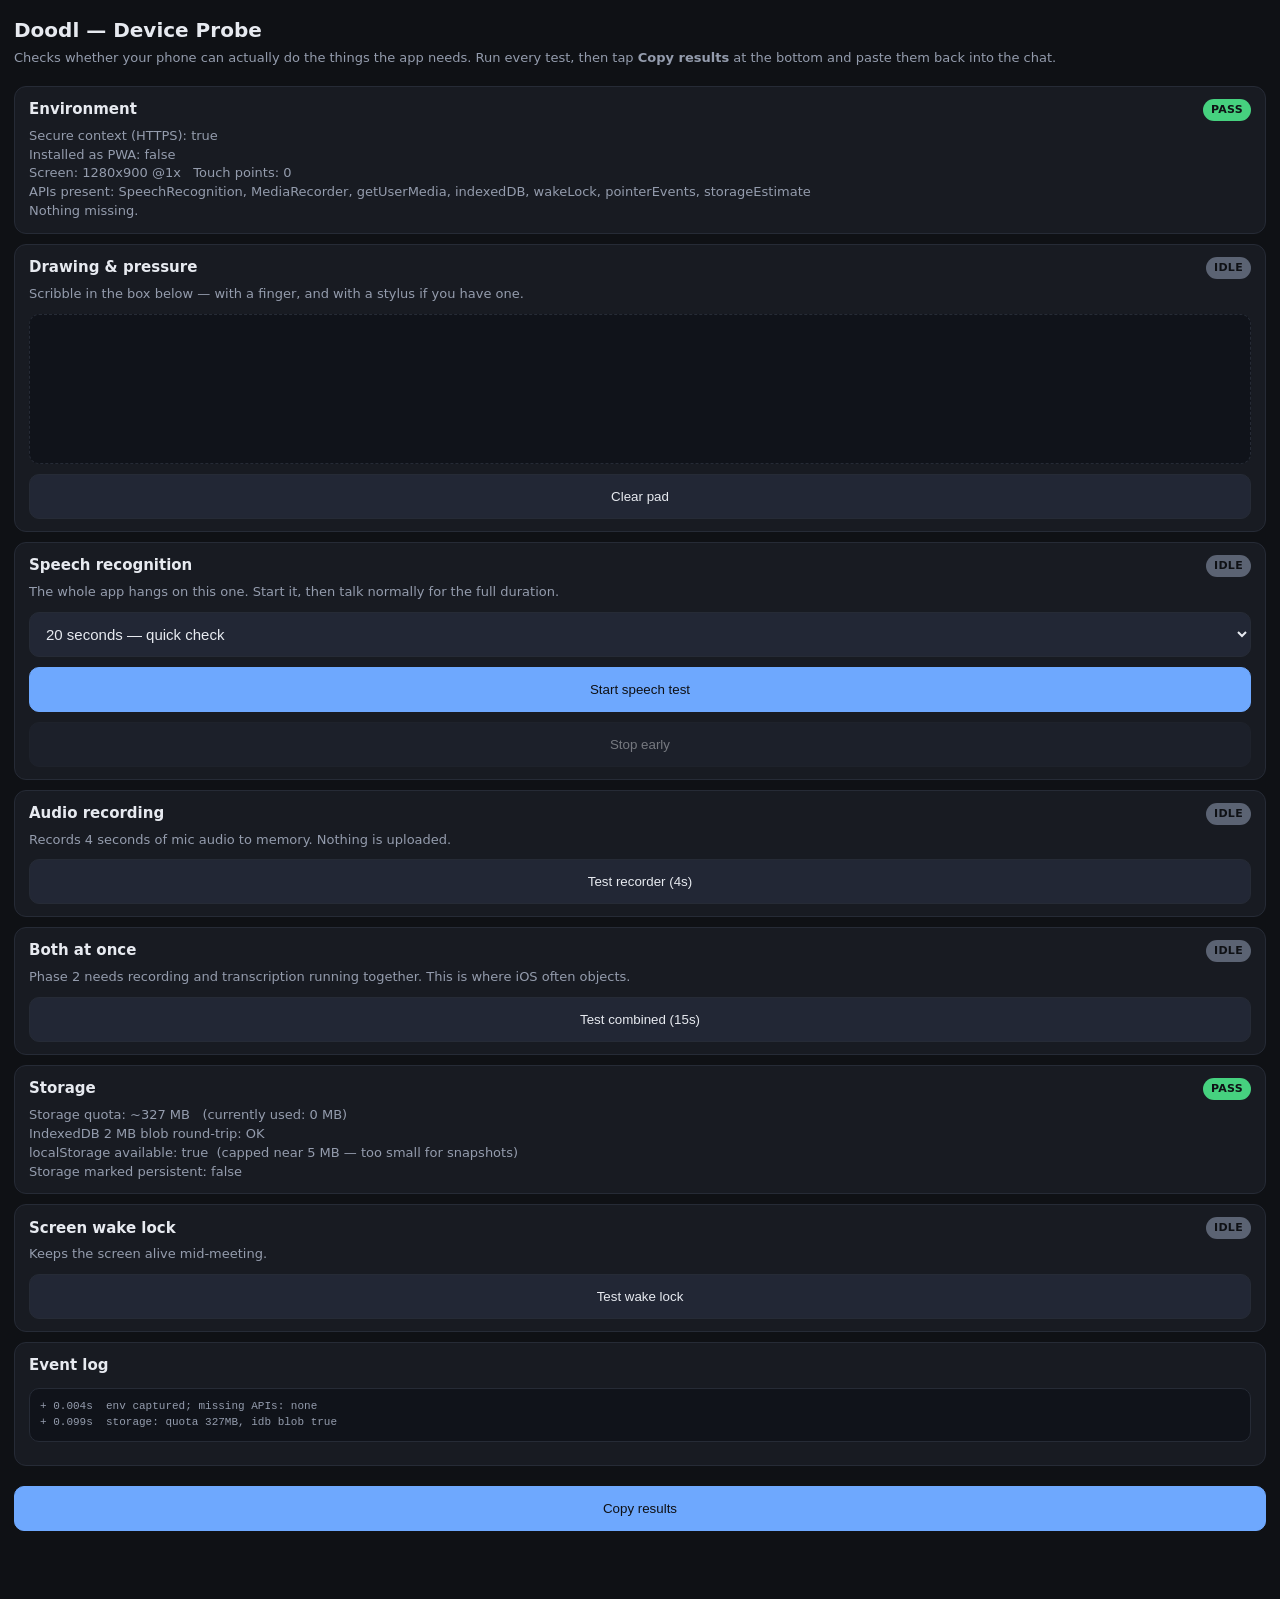
==== probe/index.html @ c5a6f617 "Add device capability probe and project scaffolding Before writing any of the app, establish what th" ====
<!doctype html>
<html lang="en">
<head>
<meta charset="utf-8">
<meta name="viewport" content="width=device-width, initial-scale=1, viewport-fit=cover">
<meta name="apple-mobile-web-app-capable" content="yes">
<title>Doodl — Device Probe</title>
<style>
  :root {
    --bg: #0f1115; --card: #181b22; --line: #262b36;
    --fg: #e7eaf0; --dim: #949cad;
    --ok: #46d17f; --bad: #ff6b6b; --warn: #f2c14e; --idle: #5b6373;
    --accent: #6ea8fe;
  }
  * { box-sizing: border-box; -webkit-tap-highlight-color: transparent; }
  body {
    margin: 0; padding: 16px 14px 60px; background: var(--bg); color: var(--fg);
    font: 15px/1.45 -apple-system, BlinkMacSystemFont, "Segoe UI", system-ui, sans-serif;
  }
  h1 { font-size: 20px; margin: 0 0 4px; }
  .sub { color: var(--dim); font-size: 13px; margin: 0 0 18px; }
  .card { background: var(--card); border: 1px solid var(--line); border-radius: 12px; padding: 12px 14px; margin-bottom: 10px; }
  .card h2 { font-size: 15px; margin: 0 0 6px; display: flex; align-items: center; gap: 8px; }
  .chip { font-size: 11px; font-weight: 600; letter-spacing: .3px; text-transform: uppercase;
          padding: 3px 8px; border-radius: 999px; background: var(--idle); color: #0f1115; margin-left: auto; }
  .chip.ok { background: var(--ok); } .chip.bad { background: var(--bad); }
  .chip.warn { background: var(--warn); } .chip.run { background: var(--accent); }
  .detail { color: var(--dim); font-size: 13px; white-space: pre-wrap; word-break: break-word; }
  button {
    appearance: none; border: 1px solid var(--line); background: #222735; color: var(--fg);
    font: 600 15px/1 inherit; padding: 14px 16px; border-radius: 10px; width: 100%;
    margin-top: 10px; touch-action: manipulation;
  }
  button.primary { background: var(--accent); color: #0f1115; border-color: var(--accent); }
  button:disabled { opacity: .45; }
  .row { display: flex; gap: 8px; }
  .row button { margin-top: 10px; }
  select { width: 100%; padding: 12px; margin-top: 10px; border-radius: 10px;
           background: #222735; color: var(--fg); border: 1px solid var(--line); font-size: 15px; }
  #pad { width: 100%; height: 150px; background: #10131a; border: 1px dashed var(--line);
         border-radius: 10px; margin-top: 10px; touch-action: none; display: block; }
  pre { background: #10131a; border: 1px solid var(--line); border-radius: 10px; padding: 10px;
        font-size: 11px; max-height: 260px; overflow: auto; color: var(--dim); }
</style>
</head>
<body>

<h1>Doodl — Device Probe</h1>
<p class="sub">Checks whether your phone can actually do the things the app needs. Run every test, then tap <b>Copy results</b> at the bottom and paste them back into the chat.</p>

<div class="card" id="c-env"><h2>Environment<span class="chip" id="s-env">…</span></h2><div class="detail" id="d-env"></div></div>

<div class="card" id="c-draw">
  <h2>Drawing &amp; pressure<span class="chip" id="s-draw">idle</span></h2>
  <div class="detail" id="d-draw">Scribble in the box below — with a finger, and with a stylus if you have one.</div>
  <canvas id="pad"></canvas>
  <button onclick="resetPad()">Clear pad</button>
</div>

<div class="card" id="c-speech">
  <h2>Speech recognition<span class="chip" id="s-speech">idle</span></h2>
  <div class="detail" id="d-speech">The whole app hangs on this one. Start it, then talk normally for the full duration.</div>
  <select id="speechDur">
    <option value="20">20 seconds — quick check</option>
    <option value="60">60 seconds — does it survive pauses?</option>
    <option value="180">3 minutes — meeting-realistic</option>
  </select>
  <button class="primary" id="b-speech" onclick="testSpeech()">Start speech test</button>
  <button id="b-speech-stop" onclick="stopSpeech()" disabled>Stop early</button>
</div>

<div class="card" id="c-rec">
  <h2>Audio recording<span class="chip" id="s-rec">idle</span></h2>
  <div class="detail" id="d-rec">Records 4 seconds of mic audio to memory. Nothing is uploaded.</div>
  <button onclick="testRecorder()">Test recorder (4s)</button>
</div>

<div class="card" id="c-combo">
  <h2>Both at once<span class="chip" id="s-combo">idle</span></h2>
  <div class="detail" id="d-combo">Phase 2 needs recording and transcription running together. This is where iOS often objects.</div>
  <button onclick="testCombo()">Test combined (15s)</button>
</div>

<div class="card" id="c-store"><h2>Storage<span class="chip" id="s-store">…</span></h2><div class="detail" id="d-store"></div></div>
<div class="card" id="c-wake"><h2>Screen wake lock<span class="chip" id="s-wake">idle</span></h2><div class="detail" id="d-wake">Keeps the screen alive mid-meeting.</div><button onclick="testWake()">Test wake lock</button></div>

<div class="card">
  <h2>Event log</h2>
  <pre id="log"></pre>
</div>

<button class="primary" onclick="copyResults()">Copy results</button>
<div class="detail" id="copystate" style="margin-top:8px"></div>
<pre id="dump" style="display:none"></pre>

<script>
const R = {};                       // results collected for the report
const t0 = Date.now();
const $ = id => document.getElementById(id);
const logLines = [];

function log(msg) {
  const line = '+' + String((Date.now() - t0) / 1000).padStart(6, ' ') + 's  ' + msg;
  logLines.push(line);
  $('log').textContent = logLines.join('\n');
  $('log').scrollTop = $('log').scrollHeight;
}
function set(key, status, text) {
  const chip = $('s-' + key), det = $('d-' + key);
  if (chip) { chip.textContent = status; chip.className = 'chip ' + (
    status === 'pass' ? 'ok' : status === 'fail' ? 'bad' :
    status === 'partial' ? 'warn' : status === 'running' ? 'run' : ''); }
  if (det && text !== undefined) det.textContent = text;
}

/* ---------- environment ---------- */
(function env() {
  const standalone = window.matchMedia('(display-mode: standalone)').matches || navigator.standalone === true;
  R.env = {
    ua: navigator.userAgent,
    secureContext: window.isSecureContext,
    origin: location.origin,
    standalonePWA: standalone,
    screen: screen.width + 'x' + screen.height + ' @' + window.devicePixelRatio + 'x',
    viewport: window.innerWidth + 'x' + window.innerHeight,
    touchPoints: navigator.maxTouchPoints,
    apis: {
      SpeechRecognition: !!(window.SpeechRecognition || window.webkitSpeechRecognition),
      MediaRecorder: typeof MediaRecorder !== 'undefined',
      getUserMedia: !!(navigator.mediaDevices && navigator.mediaDevices.getUserMedia),
      indexedDB: !!window.indexedDB,
      wakeLock: !!navigator.wakeLock,
      pointerEvents: !!window.PointerEvent,
      storageEstimate: !!(navigator.storage && navigator.storage.estimate)
    }
  };
  const missing = Object.entries(R.env.apis).filter(([, v]) => !v).map(([k]) => k);
  set('env', missing.length ? 'partial' : 'pass',
    'Secure context (HTTPS): ' + R.env.secureContext +
    '\nInstalled as PWA: ' + standalone +
    '\nScreen: ' + R.env.screen + '   Touch points: ' + R.env.touchPoints +
    '\nAPIs present: ' + Object.entries(R.env.apis).filter(([, v]) => v).map(([k]) => k).join(', ') +
    (missing.length ? '\nMISSING: ' + missing.join(', ') : '\nNothing missing.'));
  log('env captured; missing APIs: ' + (missing.join(',') || 'none'));
})();

/* ---------- drawing / pressure ---------- */
const pad = $('pad'), pctx = pad.getContext('2d');
let drawState = { strokes: 0, points: 0, maxPressure: 0, pressureVaried: false,
                  pressures: new Set(), types: new Set(), coalescedMax: 0, tilt: false };
function sizePad() {
  const r = pad.getBoundingClientRect(), dpr = window.devicePixelRatio || 1;
  pad.width = r.width * dpr; pad.height = r.height * dpr;
  pctx.setTransform(dpr, 0, 0, dpr, 0, 0);
  pctx.lineCap = pctx.lineJoin = 'round'; pctx.strokeStyle = '#6ea8fe';
}
sizePad(); window.addEventListener('resize', sizePad);
function resetPad() { sizePad(); pctx.clearRect(0, 0, pad.width, pad.height); }

let drawing = false, last = null;
pad.addEventListener('pointerdown', e => {
  drawing = true; last = e; drawState.strokes++;
  pad.setPointerCapture(e.pointerId); record(e); e.preventDefault();
});
pad.addEventListener('pointermove', e => {
  if (!drawing) return;
  const events = e.getCoalescedEvents ? e.getCoalescedEvents() : [e];
  drawState.coalescedMax = Math.max(drawState.coalescedMax, events.length);
  for (const ev of events) { drawSeg(last, ev); record(ev); last = ev; }
  e.preventDefault();
}, { passive: false });
['pointerup', 'pointercancel'].forEach(t => pad.addEventListener(t, () => { drawing = false; last = null; }));

function record(e) {
  drawState.points++;
  drawState.types.add(e.pointerType);
  drawState.pressures.add(Math.round(e.pressure * 100) / 100);
  drawState.maxPressure = Math.max(drawState.maxPressure, e.pressure);
  if (e.tiltX || e.tiltY) drawState.tilt = true;
  drawState.pressureVaried = drawState.pressures.size > 2;
  reportDraw();
}
function drawSeg(a, b) {
  if (!a) return;
  const r = pad.getBoundingClientRect();
  pctx.lineWidth = 1 + (b.pressure || 0.5) * 14;
  pctx.beginPath();
  pctx.moveTo(a.clientX - r.left, a.clientY - r.top);
  pctx.lineTo(b.clientX - r.left, b.clientY - r.top);
  pctx.stroke();
}
function reportDraw() {
  R.draw = { strokes: drawState.strokes, points: drawState.points,
             pointerTypes: [...drawState.types], maxPressure: drawState.maxPressure,
             distinctPressures: drawState.pressures.size, realPressure: drawState.pressureVaried,
             maxCoalescedPerEvent: drawState.coalescedMax, tiltReported: drawState.tilt };
  set('draw', drawState.points ? (drawState.pressureVaried ? 'pass' : 'partial') : 'idle',
    'Strokes: ' + drawState.strokes + '   Points: ' + drawState.points +
    '\nInput types seen: ' + [...drawState.types].join(', ') +
    '\nMax pressure: ' + drawState.maxPressure.toFixed(2) +
    '   Distinct values: ' + drawState.pressures.size +
    '\nReal pressure sensitivity: ' + (drawState.pressureVaried ? 'YES' : 'no — flat/simulated') +
    '\nCoalesced points per event (higher = smoother lines): ' + drawState.coalescedMax +
    '\nTilt data: ' + (drawState.tilt ? 'yes' : 'no'));
}

/* ---------- speech recognition ---------- */
let rec = null, speechTimer = null, speechActive = false;
const speech = { supported: false, restarts: 0, finals: 0, interims: 0, errors: [],
                 chars: 0, firstResultMs: null, lastResultMs: null, endedEarly: false,
                 durationRequested: 0, sample: '' };

function testSpeech(durationOverride, silent) {
  const SR = window.SpeechRecognition || window.webkitSpeechRecognition;
  if (!SR) { set('speech', 'fail', 'SpeechRecognition is not available in this browser at all. This is a hard blocker for the core concept here.'); R.speech = { supported: false }; return; }
  speech.supported = true;
  const dur = durationOverride || parseInt($('speechDur').value, 10);
  speech.durationRequested = dur;
  $('b-speech').disabled = true; $('b-speech-stop').disabled = false;
  speechActive = true;
  const started = Date.now();
  log('speech: starting, target ' + dur + 's');

  const start = () => {
    rec = new SR();
    rec.continuous = true; rec.interimResults = true; rec.lang = 'en-US';
    rec.onstart = () => log('speech: onstart');
    rec.onresult = e => {
      for (let i = e.resultIndex; i < e.results.length; i++) {
        const txt = e.results[i][0].transcript;
        if (e.results[i].isFinal) {
          speech.finals++; speech.chars += txt.length;
          if (speech.sample.length < 220) speech.sample += txt + ' ';
          log('speech: final "' + txt.trim().slice(0, 48) + '"');
        } else speech.interims++;
      }
      const el = Date.now() - started;
      if (speech.firstResultMs === null) speech.firstResultMs = el;
      speech.lastResultMs = el;
      reportSpeech(dur);
    };
    rec.onerror = e => { speech.errors.push(e.error); log('speech: ERROR ' + e.error); reportSpeech(dur); };
    rec.onend = () => {
      log('speech: onend at +' + ((Date.now() - started) / 1000).toFixed(1) + 's');
      if (speechActive && Date.now() - started < dur * 1000) {
        speech.restarts++; speech.endedEarly = true;
        setTimeout(() => { if (speechActive) { try { rec.start(); } catch (err) { log('speech: restart failed ' + err.message); } } }, 250);
      }
      reportSpeech(dur);
    };
    try { rec.start(); } catch (err) { speech.errors.push('start:' + err.message); log('speech: start threw ' + err.message); }
  };
  start();
  set('speech', 'running', 'Listening… talk normally. Pause a few times — that is what usually breaks it.');
  speechTimer = setTimeout(() => stopSpeech(silent), dur * 1000);
}
function stopSpeech(silent) {
  speechActive = false; clearTimeout(speechTimer);
  if (rec) { try { rec.stop(); } catch (e) {} }
  $('b-speech').disabled = false; $('b-speech-stop').disabled = true;
  log('speech: stopped by test');
  if (!silent) reportSpeech(speech.durationRequested, true);
}
function reportSpeech(dur, done) {
  R.speech = Object.assign({}, speech);
  const healthy = speech.finals > 0 && speech.errors.filter(e => e !== 'no-speech').length === 0;
  set('speech', done ? (healthy ? (speech.restarts > 3 ? 'partial' : 'pass') : 'fail') : 'running',
    'Final phrases: ' + speech.finals + '   Interim updates: ' + speech.interims +
    '\nCharacters transcribed: ' + speech.chars +
    '\nAuto-restarts needed: ' + speech.restarts + (speech.restarts ? '  (it keeps cutting out — the app must babysit it)' : '') +
    '\nErrors: ' + (speech.errors.join(', ') || 'none') +
    '\nFirst result at: ' + (speech.firstResultMs === null ? 'never' : (speech.firstResultMs / 1000).toFixed(1) + 's') +
    '\nLast result at: ' + (speech.lastResultMs === null ? 'never' : (speech.lastResultMs / 1000).toFixed(1) + 's of ' + dur + 's' ) +
    (speech.sample ? '\nSample: "' + speech.sample.trim() + '"' : ''));
}

/* ---------- audio recording ---------- */
async function testRecorder() {
  set('rec', 'running', 'Requesting microphone…');
  const out = { mimeTypes: {}, bytes: 0 };
  ['audio/webm', 'audio/webm;codecs=opus', 'audio/mp4', 'audio/mp4;codecs=mp4a.40.2', 'audio/ogg']
    .forEach(m => { out.mimeTypes[m] = (typeof MediaRecorder !== 'undefined' && MediaRecorder.isTypeSupported) ? MediaRecorder.isTypeSupported(m) : false; });
  try {
    const stream = await navigator.mediaDevices.getUserMedia({ audio: true });
    log('rec: mic granted');
    const chosen = Object.keys(out.mimeTypes).find(m => out.mimeTypes[m]);
    const mr = new MediaRecorder(stream, chosen ? { mimeType: chosen } : undefined);
    out.usedMimeType = mr.mimeType;
    const chunks = [];
    mr.ondataavailable = e => chunks.push(e.data);
    mr.onstop = () => {
      const blob = new Blob(chunks, { type: mr.mimeType });
      out.bytes = blob.size;
      out.bytesPerMinute = Math.round(blob.size / 4 * 60);
      stream.getTracks().forEach(t => t.stop());
      R.recorder = out;
      set('rec', blob.size > 1000 ? 'pass' : 'fail',
        'Recorded ' + blob.size.toLocaleString() + ' bytes in 4s using ' + mr.mimeType +
        '\nProjected: ~' + (out.bytesPerMinute / 1048576).toFixed(1) + ' MB per minute, ' +
        (out.bytesPerMinute * 60 / 1048576).toFixed(0) + ' MB per hour of meeting' +
        '\nSupported formats: ' + Object.entries(out.mimeTypes).filter(([, v]) => v).map(([k]) => k).join(', '));
      log('rec: captured ' + blob.size + ' bytes as ' + mr.mimeType);
    };
    mr.start();
    setTimeout(() => mr.stop(), 4000);
  } catch (e) {
    out.error = e.name + ': ' + e.message;
    R.recorder = out;
    set('rec', 'fail', 'Microphone failed — ' + out.error);
    log('rec: FAILED ' + out.error);
  }
}

/* ---------- both at once ---------- */
async function testCombo() {
  set('combo', 'running', 'Starting recorder and transcription together…');
  const out = { recorderOk: false, speechFinalsDuringCombo: 0, errors: [] };
  const before = speech.finals;
  try {
    const stream = await navigator.mediaDevices.getUserMedia({ audio: true });
    const mr = new MediaRecorder(stream);
    const chunks = [];
    mr.ondataavailable = e => chunks.push(e.data);
    mr.start();
    log('combo: recorder started');
    testSpeech(15, true);
    setTimeout(() => {
      mr.stop(); stopSpeech(true);
      setTimeout(() => {
        const blob = new Blob(chunks);
        out.recorderOk = blob.size > 1000;
        out.recordedBytes = blob.size;
        out.speechFinalsDuringCombo = speech.finals - before;
        out.errors = speech.errors.slice();
        stream.getTracks().forEach(t => t.stop());
        R.combo = out;
        const both = out.recorderOk && out.speechFinalsDuringCombo > 0;
        set('combo', both ? 'pass' : 'fail',
          'Recorder captured: ' + out.recordedBytes.toLocaleString() + ' bytes' +
          '\nPhrases transcribed while recording: ' + out.speechFinalsDuringCombo +
          '\nVerdict: ' + (both ? 'both can run together — Phase 2 is clear' :
                          'they fight over the microphone — Phase 2 needs a different approach'));
        log('combo: recorder=' + out.recordedBytes + 'B speechFinals=' + out.speechFinalsDuringCombo);
      }, 600);
    }, 15000);
  } catch (e) {
    out.errors.push(e.name + ': ' + e.message);
    R.combo = out;
    set('combo', 'fail', 'Failed — ' + e.message);
  }
}

/* ---------- storage ---------- */
(async function storage() {
  const out = {};
  try {
    const est = await navigator.storage.estimate();
    out.quotaMB = Math.round(est.quota / 1048576);
    out.usedMB = Math.round(est.usage / 1048576);
  } catch (e) { out.estimateError = String(e); }
  try {
    const db = await new Promise((res, rej) => {
      const r = indexedDB.open('doodl-probe', 1);
      r.onupgradeneeded = () => r.result.createObjectStore('t');
      r.onsuccess = () => res(r.result); r.onerror = () => rej(r.error);
    });
    const blob = new Blob([new Uint8Array(2 * 1048576)]);
    await new Promise((res, rej) => {
      const tx = db.transaction('t', 'readwrite');
      tx.objectStore('t').put(blob, 'big');
      tx.oncomplete = res; tx.onerror = () => rej(tx.error);
    });
    const back = await new Promise((res, rej) => {
      const tx = db.transaction('t', 'readonly');
      const g = tx.objectStore('t').get('big');
      g.onsuccess = () => res(g.result); g.onerror = () => rej(g.error);
    });
    out.indexedDBBlobRoundTrip = back && back.size === 2 * 1048576;
    db.close(); indexedDB.deleteDatabase('doodl-probe');
  } catch (e) { out.indexedDBError = String(e); }
  try {
    localStorage.setItem('doodl-probe', 'x'); localStorage.removeItem('doodl-probe');
    out.localStorage = true;
  } catch (e) { out.localStorage = false; }
  out.persisted = navigator.storage && navigator.storage.persisted ? await navigator.storage.persisted() : null;
  R.storage = out;
  set('store', out.indexedDBBlobRoundTrip ? 'pass' : 'partial',
    'Storage quota: ~' + out.quotaMB + ' MB   (currently used: ' + out.usedMB + ' MB)' +
    '\nIndexedDB 2 MB blob round-trip: ' + (out.indexedDBBlobRoundTrip ? 'OK' : 'FAILED — ' + (out.indexedDBError || '')) +
    '\nlocalStorage available: ' + out.localStorage + '  (capped near 5 MB — too small for snapshots)' +
    '\nStorage marked persistent: ' + out.persisted);
  log('storage: quota ' + out.quotaMB + 'MB, idb blob ' + out.indexedDBBlobRoundTrip);
})();

/* ---------- wake lock ---------- */
async function testWake() {
  if (!navigator.wakeLock) { R.wakeLock = { supported: false }; set('wake', 'fail', 'Wake Lock API not available — the screen will sleep mid-meeting unless we work around it.'); return; }
  try {
    const lock = await navigator.wakeLock.request('screen');
    R.wakeLock = { supported: true, acquired: true };
    set('wake', 'pass', 'Wake lock acquired and released. The screen can be kept awake during a session.');
    log('wake: acquired');
    setTimeout(() => lock.release(), 1500);
  } catch (e) {
    R.wakeLock = { supported: true, acquired: false, error: String(e) };
    set('wake', 'fail', 'Wake Lock request rejected — ' + e.message);
  }
}

/* ---------- report ---------- */
function copyResults() {
  const report = '## Doodl device probe\n```json\n' +
    JSON.stringify(R, null, 2) + '\n```\n### Event log\n```\n' + logLines.join('\n') + '\n```';
  $('dump').style.display = 'block';
  $('dump').textContent = report;
  if (navigator.clipboard && navigator.clipboard.writeText) {
    navigator.clipboard.writeText(report)
      .then(() => { $('copystate').textContent = 'Copied. Paste it into the chat.'; })
      .catch(() => { $('copystate').textContent = 'Could not copy automatically — select the text below and copy it.'; });
  } else {
    $('copystate').textContent = 'Select the text below and copy it.';
  }
}
</script>
</body>
</html>
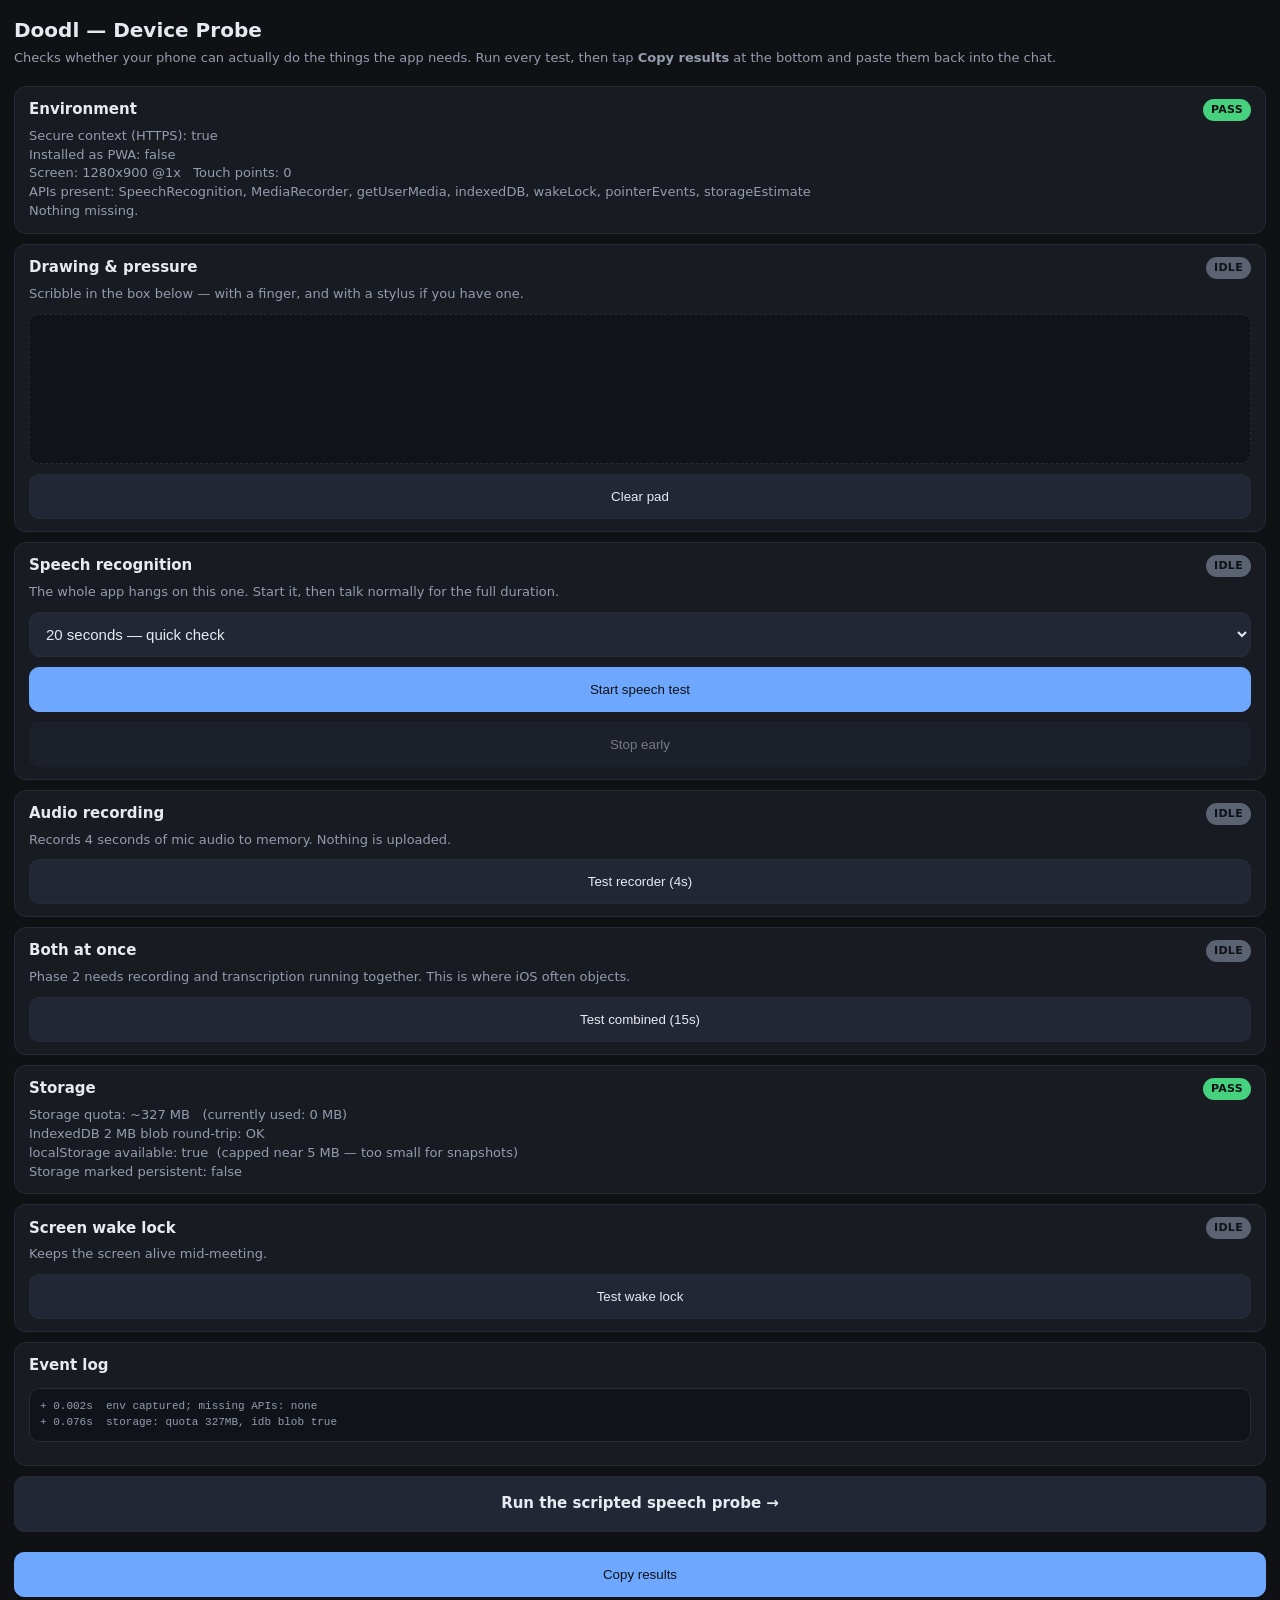
==== commit 6586c28d: "Add scripted speech probe The first probe asked the tester to 'talk normally' and then measured the " ====
--- a/probe/index.html
+++ b/probe/index.html
@@ -89,6 +89,7 @@
   <pre id="log"></pre>
 </div>
 
+<a href="./speech.html" style="display:block;padding:16px;text-align:center;text-decoration:none;background:#222735;color:#e7eaf0;border:1px solid #262b36;border-radius:10px;font-weight:600;margin-bottom:10px">Run the scripted speech probe &rarr;</a>
 <button class="primary" onclick="copyResults()">Copy results</button>
 <div class="detail" id="copystate" style="margin-top:8px"></div>
 <pre id="dump" style="display:none"></pre>
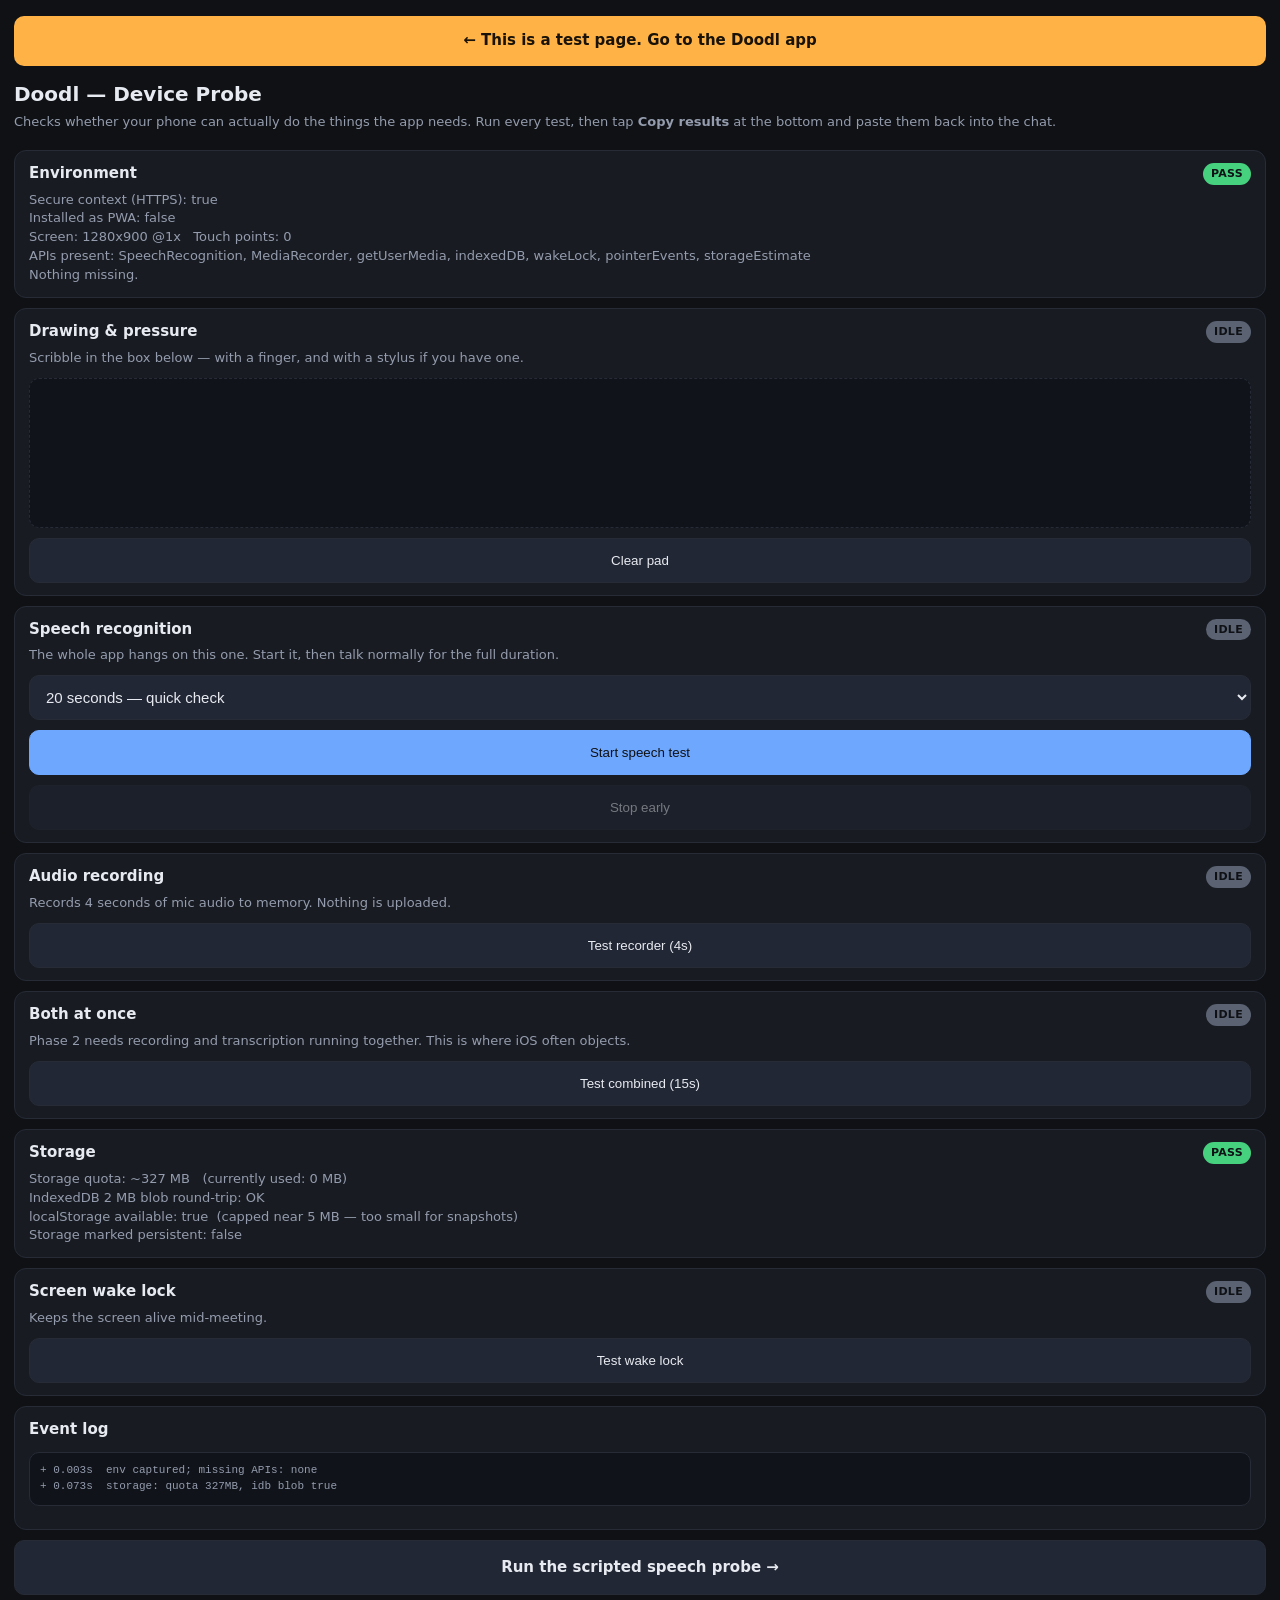
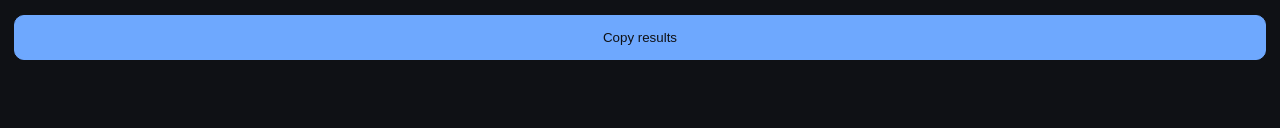
==== commit 3b164f01: "Add a build stamp and make test pages escapable The app could not be reached from the development sa" ====
--- a/probe/index.html
+++ b/probe/index.html
@@ -45,6 +45,7 @@
 </head>
 <body>
 
+<a href="../" style="display:block;padding:14px;margin-bottom:14px;text-align:center;text-decoration:none;background:#ffb347;color:#1a1206;border-radius:10px;font-weight:700">&larr; This is a test page. Go to the Doodl app</a>
 <h1>Doodl — Device Probe</h1>
 <p class="sub">Checks whether your phone can actually do the things the app needs. Run every test, then tap <b>Copy results</b> at the bottom and paste them back into the chat.</p>
 
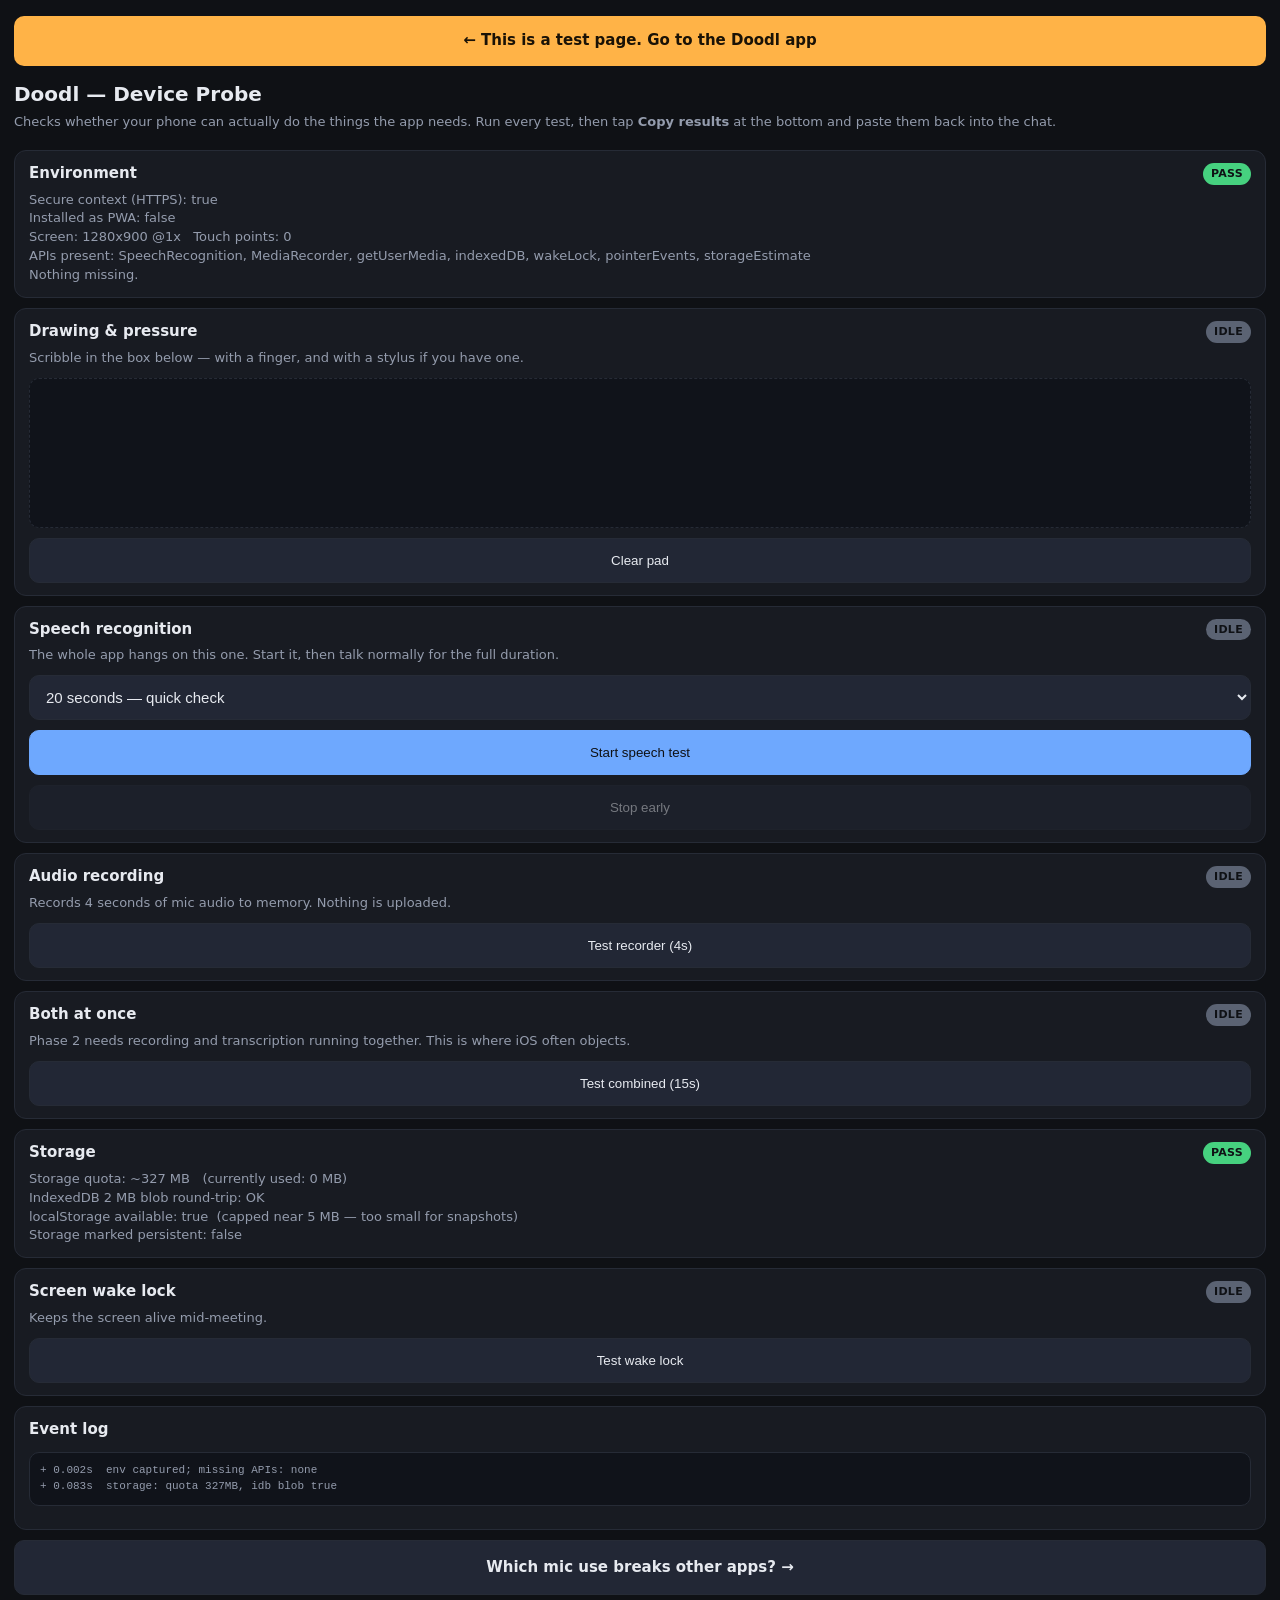
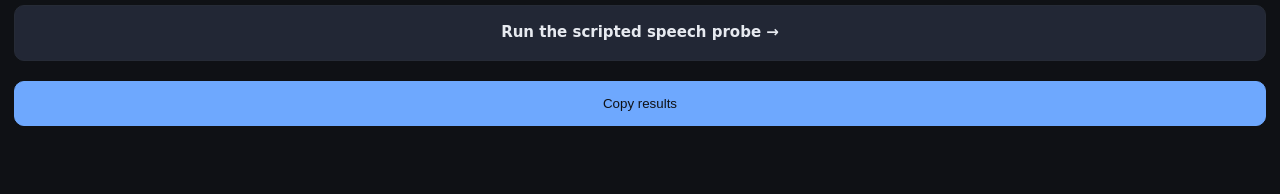
==== commit 7c6f7cee: "Clip the closed tool sheet, and isolate which microphone use is the culprit The toolbar report is so" ====
--- a/probe/index.html
+++ b/probe/index.html
@@ -90,6 +90,7 @@
   <pre id="log"></pre>
 </div>
 
+<a href="./mic.html" style="display:block;padding:16px;text-align:center;text-decoration:none;background:#222735;color:#e7eaf0;border:1px solid #262b36;border-radius:10px;font-weight:600;margin-bottom:10px">Which mic use breaks other apps? &rarr;</a>
 <a href="./speech.html" style="display:block;padding:16px;text-align:center;text-decoration:none;background:#222735;color:#e7eaf0;border:1px solid #262b36;border-radius:10px;font-weight:600;margin-bottom:10px">Run the scripted speech probe &rarr;</a>
 <button class="primary" onclick="copyResults()">Copy results</button>
 <div class="detail" id="copystate" style="margin-top:8px"></div>
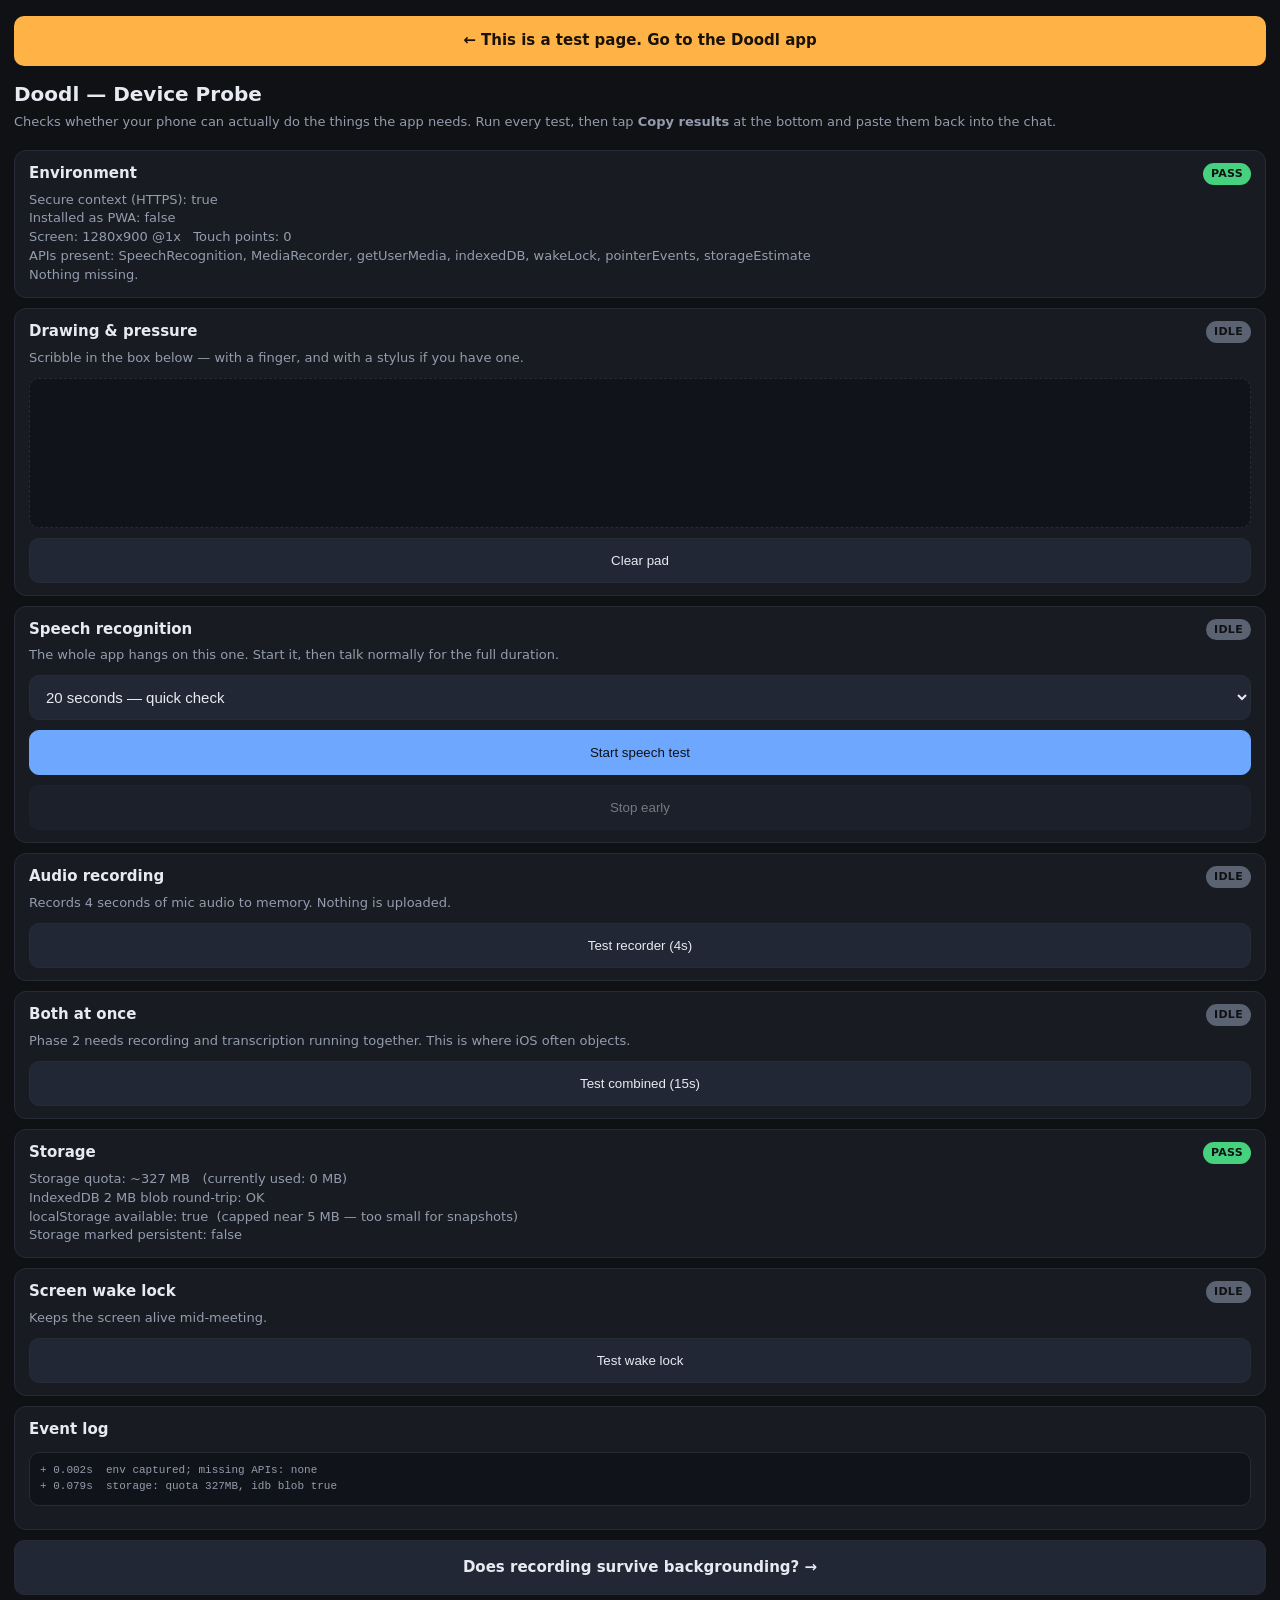
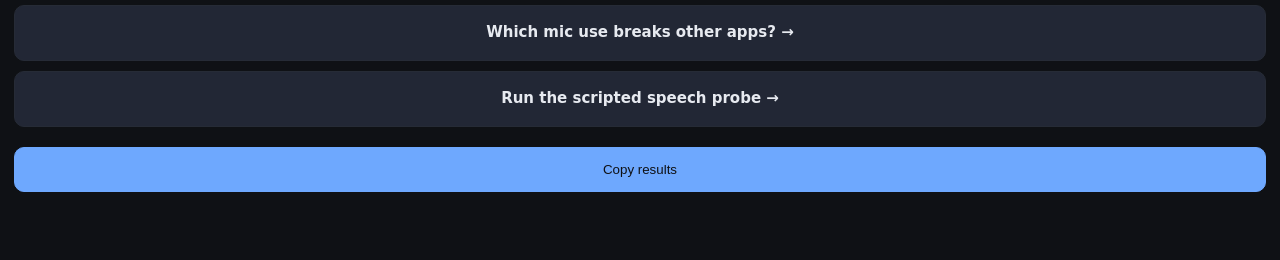
==== commit 1ad61584: "Add a recording-survival probe that never stops the recorder itself Phase 2 has a conflict Phase 1 d" ====
--- a/probe/index.html
+++ b/probe/index.html
@@ -90,6 +90,7 @@
   <pre id="log"></pre>
 </div>
 
+<a href="./record.html" style="display:block;padding:16px;text-align:center;text-decoration:none;background:#222735;color:#e7eaf0;border:1px solid #262b36;border-radius:10px;font-weight:600;margin-bottom:10px">Does recording survive backgrounding? &rarr;</a>
 <a href="./mic.html" style="display:block;padding:16px;text-align:center;text-decoration:none;background:#222735;color:#e7eaf0;border:1px solid #262b36;border-radius:10px;font-weight:600;margin-bottom:10px">Which mic use breaks other apps? &rarr;</a>
 <a href="./speech.html" style="display:block;padding:16px;text-align:center;text-decoration:none;background:#222735;color:#e7eaf0;border:1px solid #262b36;border-radius:10px;font-weight:600;margin-bottom:10px">Run the scripted speech probe &rarr;</a>
 <button class="primary" onclick="copyResults()">Copy results</button>
